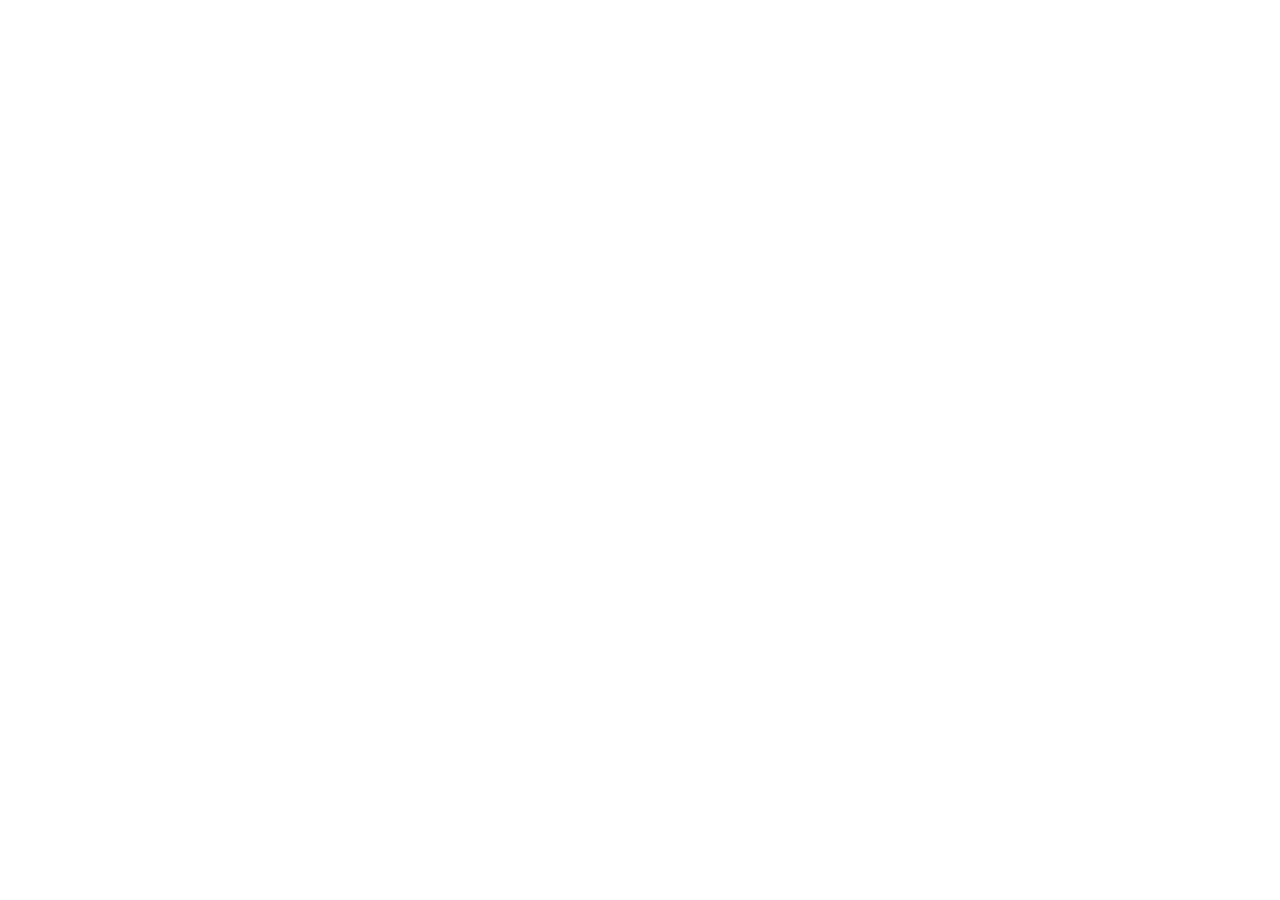
==== admin/index.html @ 776baff0 "Add files via upload" ====
<!doctype html><html lang="en"><head><meta charset="utf-8"><meta name="viewport" content="width=device-width,initial-scale=1"><meta name="robots" content="noindex"><title>Admin</title></head><body><script src="https://unpkg.com/@sveltia/cms/dist/sveltia-cms.js"></script></body></html>
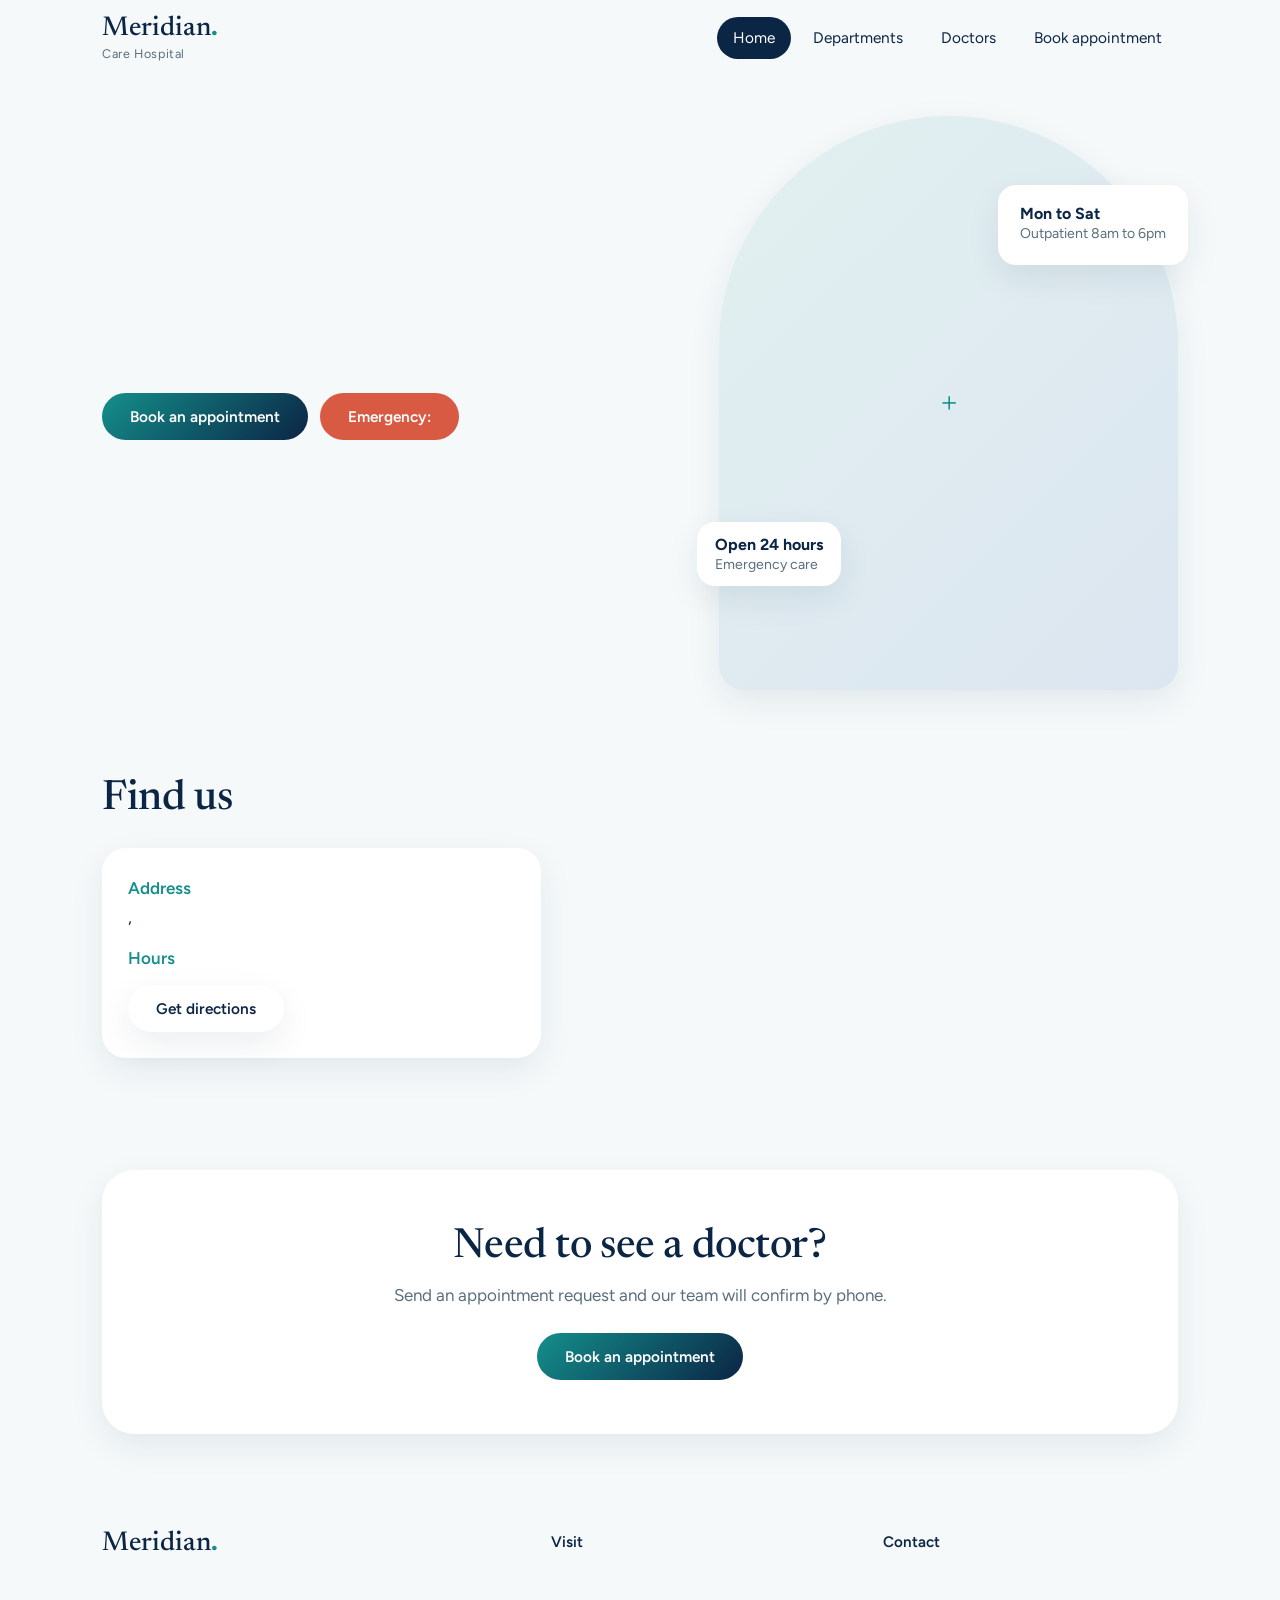
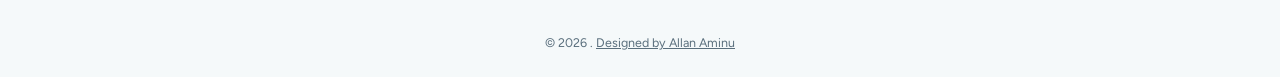
==== commit fb76815e: "Add files via upload" ====
--- a/admin/index.html
+++ b/admin/index.html
@@ -1 +1 @@
-<!doctype html><html lang="en"><head><meta charset="utf-8"><meta name="viewport" content="width=device-width,initial-scale=1"><meta name="robots" content="noindex"><title>Admin</title></head><body><script src="https://unpkg.com/@sveltia/cms/dist/sveltia-cms.js"></script></body></html>
+<!doctype html><html lang="en"><head><meta charset="utf-8"><meta name="viewport" content="width=device-width,initial-scale=1"><title>Meridian Care Hospital</title><link rel="preconnect" href="https://fonts.googleapis.com"><link href="https://fonts.googleapis.com/css2?family=Figtree:wght@400;500;600&family=Newsreader:opsz,wght@6..72,400;500&display=swap" rel="stylesheet"><link rel="stylesheet" href="style.css"></head><body data-p="home"><header id="h"></header><main id="m"></main><footer id="f"></footer><script src="app.js"></script></body></html>
--- a/admin/style.css
+++ b/admin/style.css
@@ -0,0 +1,46 @@
+:root{--navy:#0b2545;--teal:#148f8b;--coral:#d95a43;--bg:#f5f9fa;--mut:#5a6f7d;--sh:0 12px 34px rgba(11,37,69,.08)}
+*{box-sizing:border-box;margin:0}html{scroll-behavior:smooth}
+body{font:17px/1.7 Figtree,system-ui,sans-serif;color:var(--navy);background:var(--bg);opacity:0;transition:opacity .6s}body.ok{opacity:1}
+h1,h2,h3{font-family:Newsreader,Georgia,serif;font-weight:500;line-height:1.12;letter-spacing:-.01em}
+h1{font-size:clamp(2.5rem,6vw,4.4rem)}h2{font-size:clamp(1.8rem,3.8vw,2.6rem);margin-bottom:26px}h3{font-size:1.3rem;margin-bottom:6px}
+h1 em{font-style:normal;background:linear-gradient(135deg,var(--teal),var(--navy));-webkit-background-clip:text;background-clip:text;color:transparent}
+a{color:inherit;text-decoration:none}:focus-visible{outline:3px solid var(--teal);outline-offset:3px}
+.w{max-width:1120px;margin:auto;padding:0 22px}
+header{position:sticky;top:0;z-index:9;background:var(--bg)}
+.bar{display:flex;align-items:center;justify-content:space-between;height:76px}
+.logo{font:500 1.7rem/1 Newsreader,serif}.logo b{color:var(--teal)}.logo small{display:block;font:400 .78rem Figtree;color:var(--mut);margin-top:4px;letter-spacing:.05em}
+nav{display:flex;gap:6px;align-items:center;font-size:.96rem}nav a{padding:8px 16px;border-radius:99px;transition:.25s}nav a:hover{background:rgba(20,143,139,.1)}nav a.on{background:var(--navy);color:#fff}
+.mb{display:none;background:#fff;border:0;box-shadow:var(--sh);border-radius:99px;padding:9px 20px;font:inherit;cursor:pointer;color:var(--navy)}
+.btn{display:inline-block;padding:14px 28px;border-radius:99px;background:linear-gradient(135deg,var(--teal),var(--navy));color:#fff;font:600 .96rem Figtree;border:0;cursor:pointer;transition:transform .25s,box-shadow .25s}
+.btn:hover{transform:translateY(-2px);box-shadow:0 10px 24px rgba(11,37,69,.22)}.btn.o{background:#fff;color:var(--navy);box-shadow:var(--sh)}.btn.r{background:var(--coral)}
+.row{display:flex;gap:12px;flex-wrap:wrap;margin-top:28px}
+.hero{display:grid;grid-template-columns:1.1fr .9fr;gap:56px;align-items:center;padding-top:40px;padding-bottom:30px}
+.lead{font-size:1.2rem;color:var(--mut);max-width:32em;margin-top:20px}
+.hw{position:relative}.hi{width:100%;aspect-ratio:4/5;object-fit:cover;border-radius:240px 240px 26px 26px;display:block;box-shadow:var(--sh)}
+.fc{position:absolute;background:#fff;border-radius:18px;padding:12px 18px;box-shadow:var(--sh);font-size:.88rem;line-height:1.35;animation:fl 6s ease-in-out infinite}.fc b{display:block;font-size:1rem}.fc span{color:var(--mut)}.fc.a{left:-22px;bottom:18%}.fc.b{right:-10px;top:12%;animation-delay:-3s}
+@keyframes fl{50%{transform:translateY(-8px)}}
+.ph{display:grid;place-items:center;background:linear-gradient(135deg,#e2f0f0,#dbe6f0);color:var(--teal);font:500 2.2rem Newsreader,serif}.ph.hi{aspect-ratio:4/5;border-radius:240px 240px 26px 26px}
+.qb{display:grid;grid-template-columns:auto 1.3fr 1fr 1fr auto;gap:12px;align-items:center;background:#fff;border-radius:26px;box-shadow:var(--sh);padding:16px 20px}.qb h3{margin:0;padding-right:8px}
+.qb select,.qb input,.fm input,.fm select,.fm textarea{width:100%;padding:13px 16px;border:0;border-radius:14px;background:var(--bg);font:inherit;color:var(--navy)}
+.stats{display:flex;justify-content:space-around;gap:20px;flex-wrap:wrap;text-align:center;padding:10px 0}.stats b{display:block;font:500 2.6rem/1 Newsreader,serif;color:var(--teal)}.stats span{color:var(--mut);font-size:.95rem}
+.sec{padding:56px 0}.top{padding:40px 22px 6px}.top h1{font-size:clamp(2.2rem,5vw,3.3rem)}.top p{color:var(--mut);margin-top:10px;max-width:36em}
+.g{display:grid;gap:22px;grid-template-columns:repeat(auto-fill,minmax(250px,1fr))}
+.tile,.dr,.sc{background:#fff;border-radius:24px;overflow:hidden;box-shadow:var(--sh);transition:transform .3s,box-shadow .3s}.tile:hover,.dr:hover{transform:translateY(-5px);box-shadow:0 18px 40px rgba(11,37,69,.12)}
+.tile img,.tile .ph{width:100%;aspect-ratio:4/3;object-fit:cover;display:block}.dr img,.dr .ph{width:100%;aspect-ratio:4/5;object-fit:cover;display:block}
+.b{padding:18px 22px 22px}.b p{color:var(--mut);font-size:.96rem}.t{color:var(--teal)!important;font-weight:600;margin-bottom:6px}.fee{margin-top:10px;font-size:.92rem}
+.lk{display:inline-block;margin-top:12px;color:var(--teal);font-weight:600}
+.cw{position:relative}.cs2{display:flex;gap:20px;overflow-x:auto;scroll-snap-type:x mandatory;scrollbar-width:none;padding:6px 4px 22px}.cs2::-webkit-scrollbar{display:none}.cs2>.dr{flex:0 0 min(270px,76vw);scroll-snap-align:start}
+.ar{position:absolute;top:36%;width:46px;height:46px;border-radius:50%;border:0;background:#fff;box-shadow:var(--sh);color:var(--navy);font-size:26px;cursor:pointer}.ar.l{left:-14px}.ar.r2{right:-14px}
+.why{display:grid;grid-template-columns:repeat(auto-fit,minmax(240px,1fr));gap:22px}.why>div,.sc{padding:26px}.why p,.sc p{color:var(--mut)}.sc q{display:block;font:italic 1.15rem/1.5 Newsreader,serif;margin-bottom:12px;quotes:none}
+.ins{display:flex;flex-wrap:wrap;gap:12px}.ins span{background:#fff;border-radius:99px;padding:10px 22px;box-shadow:var(--sh);font-weight:500}
+details{background:#fff;border-radius:20px;box-shadow:var(--sh);padding:18px 24px;margin-bottom:12px}summary{cursor:pointer;font-weight:600}details p{margin-top:8px;color:var(--mut)}
+.mp{display:grid;grid-template-columns:1fr 1.4fr;gap:22px;align-items:stretch}.mp>div,.mp iframe{background:#fff;border-radius:24px;box-shadow:var(--sh)}.mp>div{padding:26px}.mp iframe{border:0;width:100%;min-height:300px}.mp p{margin-bottom:12px}.mp b{display:block;color:var(--teal);font-weight:600}
+.cta{background:#fff;border-radius:32px;box-shadow:var(--sh);text-align:center;padding:54px 24px}.cta p{color:var(--mut);margin-bottom:24px}.cta h2{margin-bottom:10px}
+.two{display:grid;grid-template-columns:1.2fr .8fr;gap:48px}.fm label{display:block;font-size:.88rem;color:var(--mut);margin-bottom:16px}.fm input,.fm select,.fm textarea{margin-top:6px;background:#fff;box-shadow:var(--sh)}
+.ci p{margin-bottom:18px}.ci b{display:block;font-weight:600;color:var(--teal)}
+footer{padding:40px 0 24px;font-size:.95rem;color:var(--mut)}.fg{display:grid;grid-template-columns:1.4fr 1fr 1fr;gap:36px}footer h4{color:var(--navy);font-weight:600;margin-bottom:8px}footer .logo{color:var(--navy)}
+.cr{font-size:.78rem;text-align:center;margin-top:34px}.cr a{text-decoration:underline}
+.rv{opacity:0;transform:translateY(18px);transition:opacity .7s,transform .7s}.rv.v{opacity:1;transform:none}
+@media(max-width:860px){.mb{display:block}nav{display:none;position:absolute;top:76px;left:12px;right:12px;background:#fff;box-shadow:var(--sh);border-radius:22px;flex-direction:column;align-items:stretch;padding:12px}nav.open{display:flex}
+.hero,.two,.fg,.mp{grid-template-columns:1fr}.hero{gap:34px;padding-top:20px}.fc.a{left:8px}.fc.b{right:8px}.qb{grid-template-columns:1fr}.ar{display:none}.sec{padding:40px 0}}
+@media(prefers-reduced-motion:reduce){*{animation:none!important;transition:none!important}.rv{opacity:1;transform:none}}
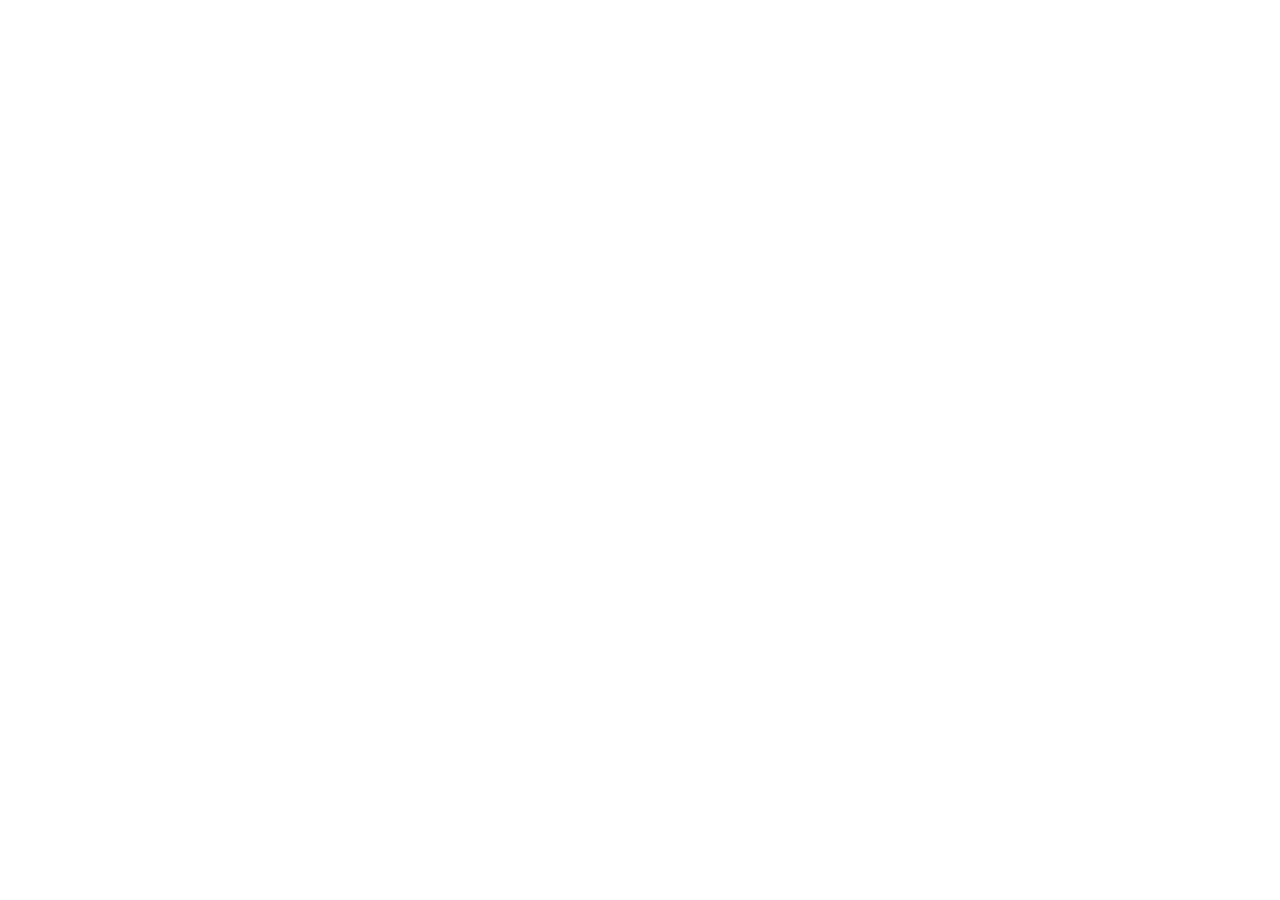
==== commit bbcd7de2: "Add files via upload" ====
--- a/admin/index.html
+++ b/admin/index.html
@@ -1 +1 @@
-<!doctype html><html lang="en"><head><meta charset="utf-8"><meta name="viewport" content="width=device-width,initial-scale=1"><title>Meridian Care Hospital</title><link rel="preconnect" href="https://fonts.googleapis.com"><link href="https://fonts.googleapis.com/css2?family=Figtree:wght@400;500;600&family=Newsreader:opsz,wght@6..72,400;500&display=swap" rel="stylesheet"><link rel="stylesheet" href="style.css"></head><body data-p="home"><header id="h"></header><main id="m"></main><footer id="f"></footer><script src="app.js"></script></body></html>
+<!doctype html><html lang="en"><head><meta charset="utf-8"><meta name="viewport" content="width=device-width,initial-scale=1"><meta name="robots" content="noindex"><title>Admin</title></head><body><script src="https://unpkg.com/@sveltia/cms/dist/sveltia-cms.js"></script></body></html>
